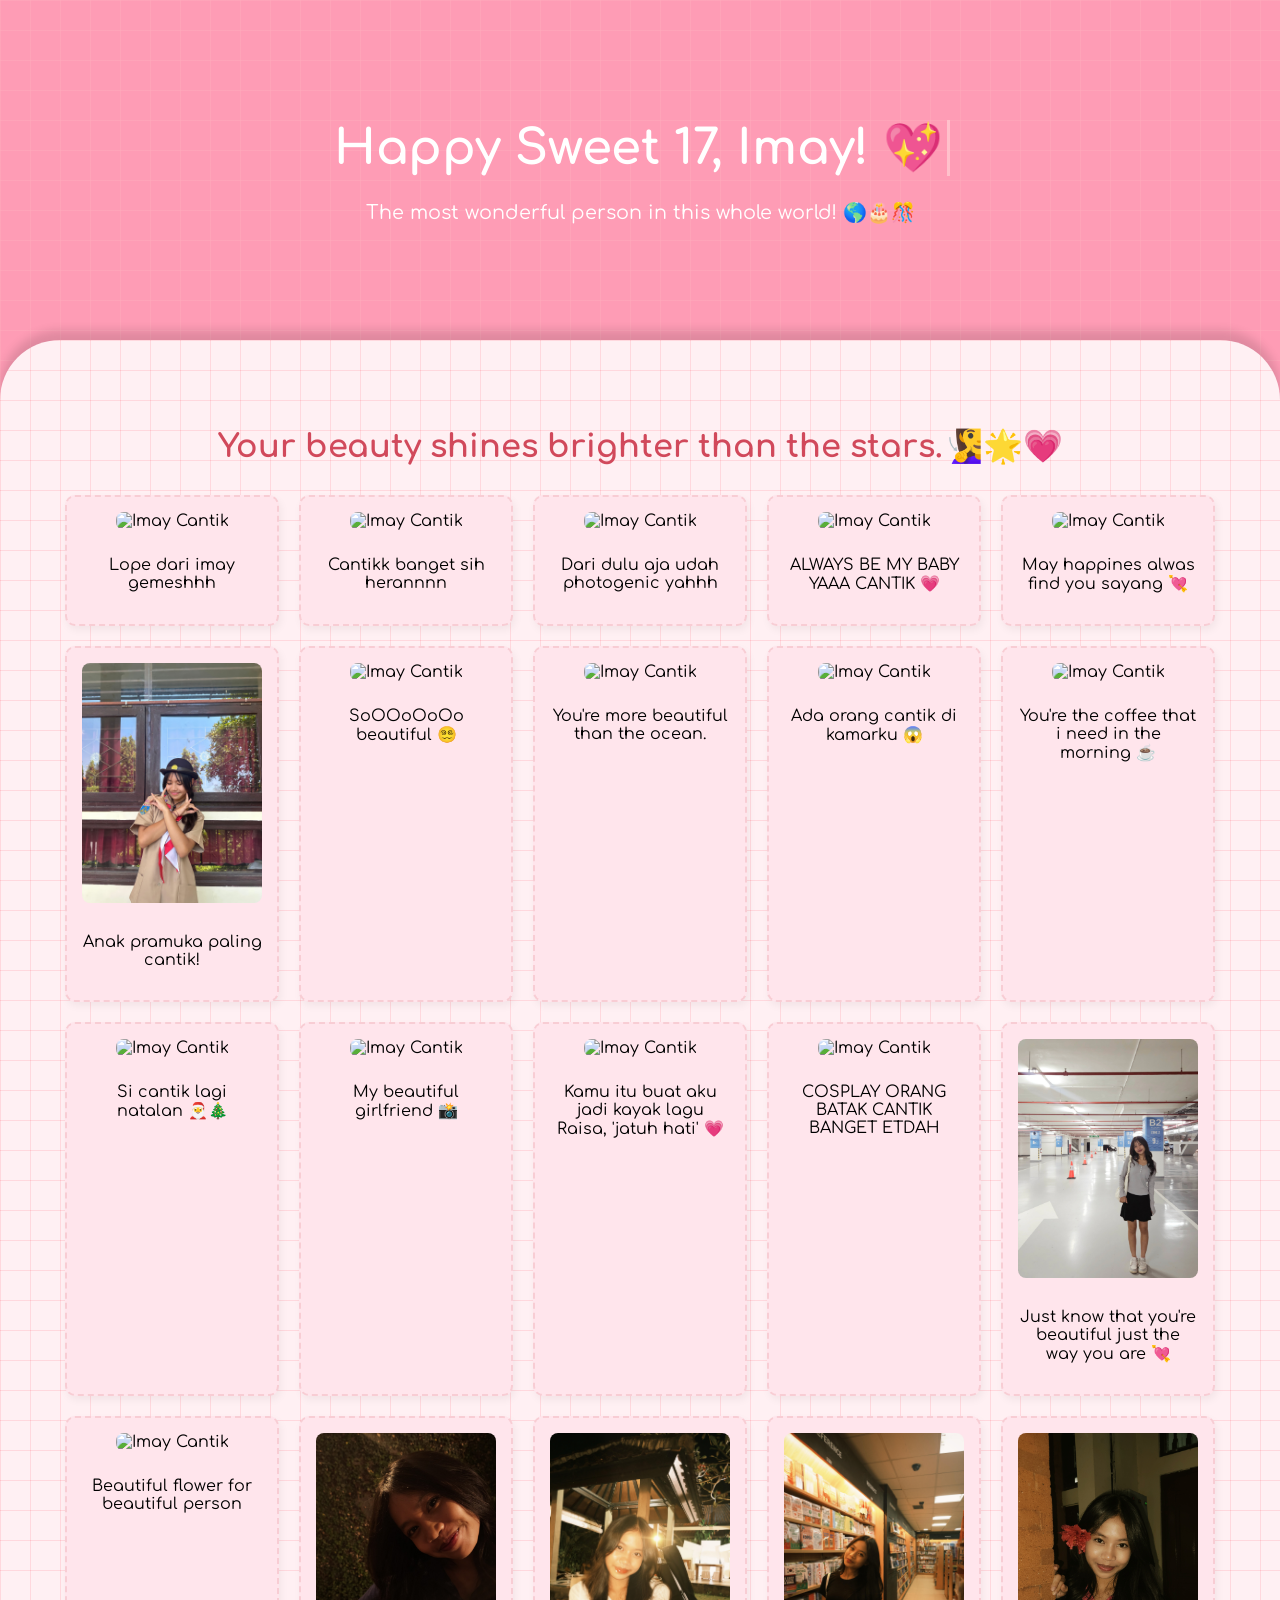
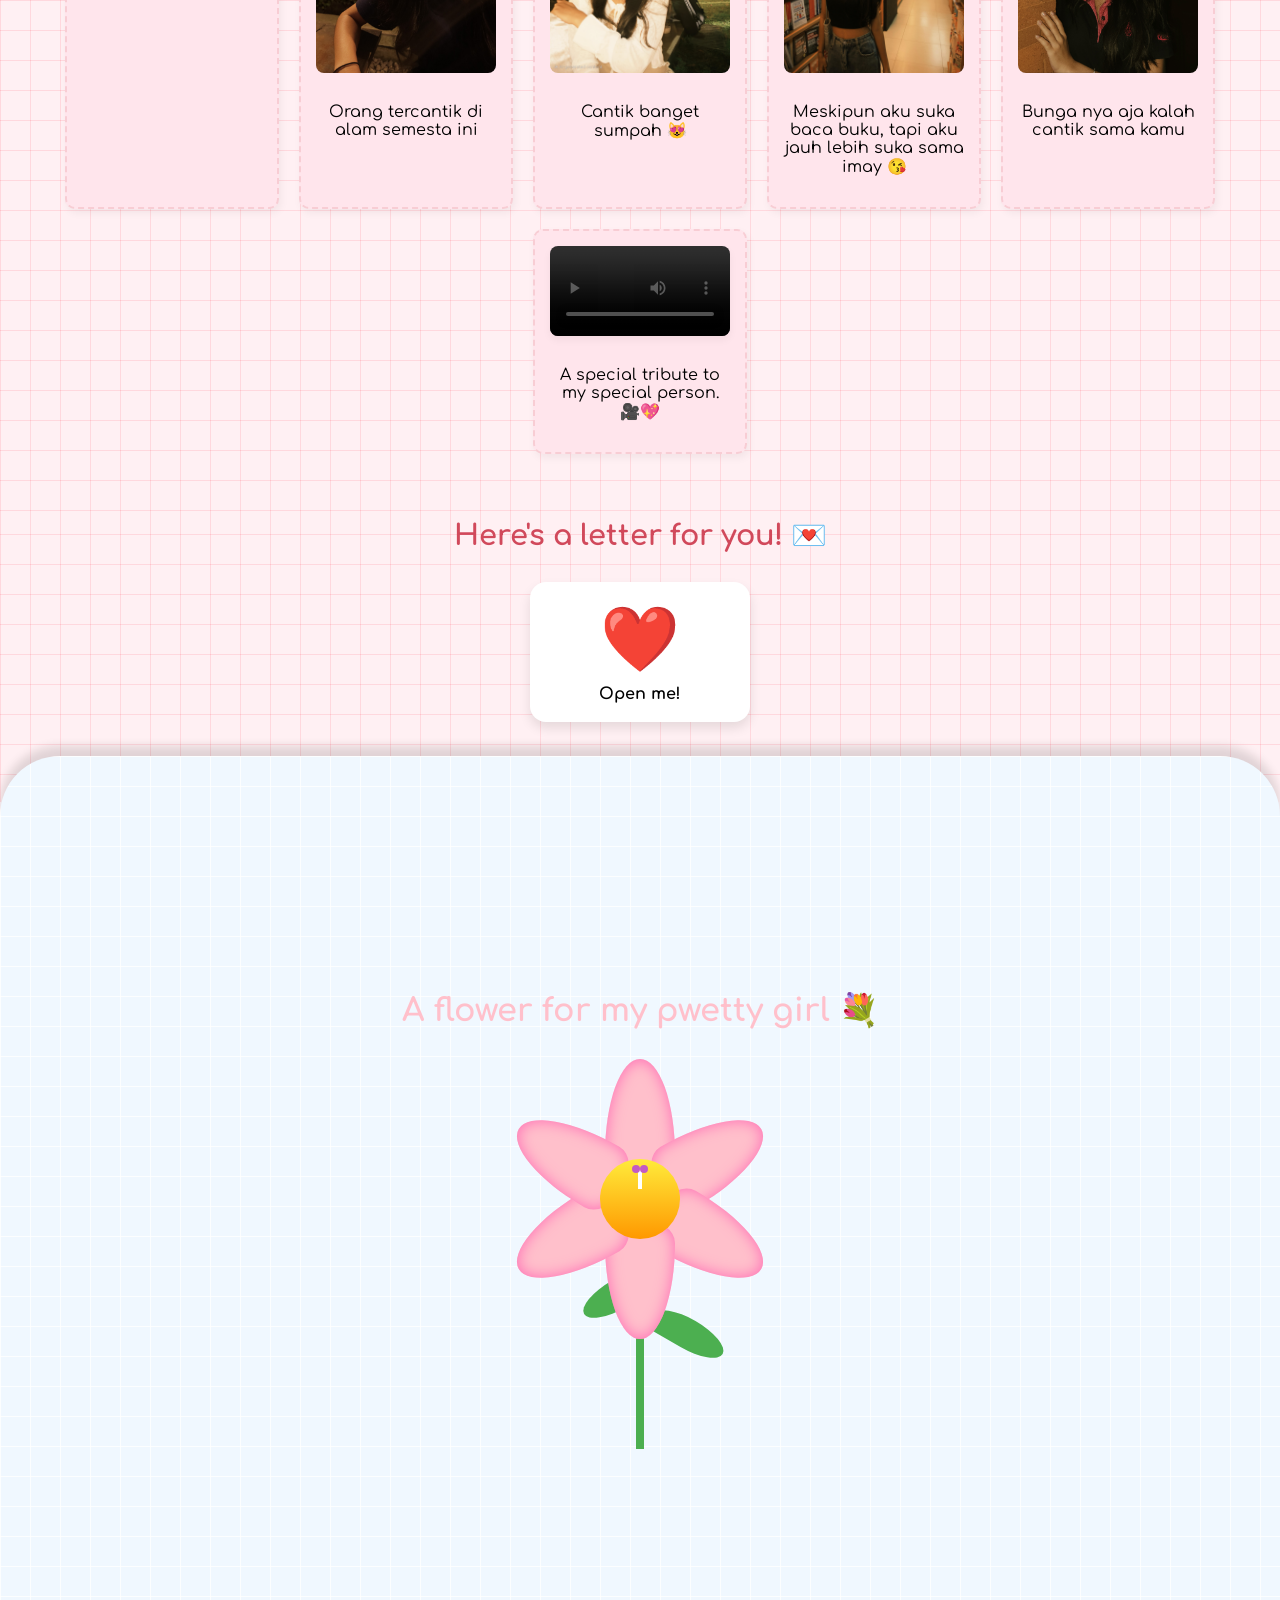
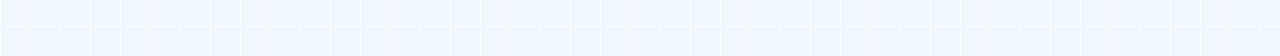
==== index.html @ 21ddae4d "Rename main.html to index.html" ====
<!DOCTYPE html>
<html lang="en">
  <head>
    <meta charset="UTF-8" />
    <meta name="viewport" content="width=device-width, initial-scale=1.0" />
    <title>Happy Birthday Love!</title>
    <link rel="icon" href="agenda_icon/teddy-bear.png" type="image/x-icon" />
    <link
      href="https://fonts.googleapis.com/css2?family=Poppins:wght@400;600&display=swap"
      rel="stylesheet"
    />
    <link rel="stylesheet" href="style.css" />
    <link rel="preconnect" href="https://fonts.googleapis.com" />
    <link rel="preconnect" href="https://fonts.gstatic.com" crossorigin />
    <link
      href="https://fonts.googleapis.com/css2?family=Comfortaa:wght@300..700&display=swap"
      rel="stylesheet"
    />
    <script src="https://cdn.rawgit.com/davidshimjs/qrcodejs/gh-pages/qrcode.min.js"></script>
    <script src="https://cdn.jsdelivr.net/npm/canvas-confetti@1.5.1/dist/confetti.browser.min.js"></script>
  </head>
  <body>
    <!-- Modal Pop-Up -->
    <div class="modal" id="scrapModal">
      <div class="modal-content">
        <span class="close-button">&times;</span>
        <img id="modalImage" src="" alt="Scrapbook Full" />
        <p id="modalText"></p>
      </div>
    </div>

    <!-- Confetti Canvas -->

    <!-- Section 1: Happy Birthday -->
    <section class="birthday-section">
      <h1 id="birthday-message" onclick="confetti()">
        Happy Sweet 17, Imay! 💖
      </h1>
      <p class="subtitle" onclick="confetti()">
        The most wonderful person in this whole world! 🌎🎂🎊
      </p>
    </section>

    <!-- Section 2: Scrapbook -->

    <section class="scrapbook">
      <h2>Your beauty shines brighter than the stars.🧏‍♀🌟💗</h2>
      <div class="scrapbook-grid">
        <div class="scrap-item">
          <img src="scrapbook_photo/imay bocil1.jpg" alt="Imay Cantik" />
          <p>Lope dari imay gemeshhh</p>
        </div>
        <div class="scrap-item">
          <img src="scrapbook_photo/imay bocil2.jpg" alt="Imay Cantik" />
          <p>Cantikk banget sih herannnn</p>
        </div>
        <div class="scrap-item">
          <img src="scrapbook_photo/imay bocil3.jpg" alt="Imay Cantik" />
          <p>Dari dulu aja udah photogenic yahhh</p>
        </div>
        <div class="scrap-item">
          <img src="scrapbook_photo/imay bocil4.jpg" alt="Imay Cantik" />
          <p>ALWAYS BE MY BABY YAAA CANTIK 💗</p>
        </div>
        <div class="scrap-item">
          <img src="scrapbook_photo/imay bocil5.jpg" alt="Imay Cantik" />
          <p>May happines alwas find you sayang 💘</p>
        </div>
        <div class="scrap-item">
          <img src="scrapbook_photo/pramuka.jpg" alt="Imay Cantik" />
          <p>Anak pramuka paling cantik!</p>
        </div>
        <div class="scrap-item">
          <img src="scrapbook_photo/living world.png" alt="Imay Cantik" />
          <p>SoOOoOoOo beautiful 😵‍💫</p>
        </div>
        <div class="scrap-item">
          <img src="scrapbook_photo/beach.png" alt="Imay Cantik" />
          <p>You're more beautiful than the ocean.</p>
        </div>
        <div class="scrap-item">
          <img src="scrapbook_photo/kamar.png" alt="Imay Cantik" />
          <p>Ada orang cantik di kamarku 😱</p>
        </div>
        <div class="scrap-item">
          <img src="scrapbook_photo/barista.png" alt="Imay Cantik" />
          <p>You're the coffee that i need in the morning ☕</p>
        </div>
        <div class="scrap-item">
          <img src="scrapbook_photo/natal.png" alt="Imay Cantik" />
          <p>Si cantik lagi natalan 🎅🎄</p>
        </div>
        <div class="scrap-item">
          <img src="scrapbook_photo/anniv.png" alt="Imay Cantik" />
          <p>My beautiful girlfriend 📸</p>
        </div>
        <div class="scrap-item">
          <img src="scrapbook_photo/fks.png" alt="Imay Cantik" />
          <p>Kamu itu buat aku jadi kayak lagu Raisa, 'jatuh hati' 💗</p>
        </div>
        <div class="scrap-item">
          <img src="scrapbook_photo/batak.png" alt="Imay Cantik" />
          <p>COSPLAY ORANG BATAK CANTIK BANGET ETDAH</p>
        </div>
        <div class="scrap-item">
          <img src="scrapbook_photo/parkiran.jpg" alt="Imay Cantik" />
          <p>Just know that you're beautiful just the way you are 💘</p>
        </div>
        <div class="scrap-item">
          <img src="scrapbook_photo/lily.jpg" alt="Imay Cantik" />
          <p>Beautiful flower for beautiful person</p>
        </div>
        <div class="scrap-item">
          <img src="scrapbook_photo/sakara.jpg" alt="Imay Cantik" />
          <p>Orang tercantik di alam semesta ini</p>
        </div>
        <div class="scrap-item">
          <img src="scrapbook_photo/dazz.jpg" alt="Imay Cantik" />
          <p>Cantik banget sumpah 😻</p>
        </div>
        <div class="scrap-item">
          <img src="scrapbook_photo/gramed.jpg" alt="Imay Cantik" />
          <p>
            Meskipun aku suka baca buku, tapi aku jauh lebih suka sama imay 😘
          </p>
        </div>
        <div class="scrap-item">
          <img src="scrapbook_photo/petikbunga.jpg" alt="Imay Cantik" />
          <p>Bunga nya aja kalah cantik sama kamu</p>
        </div>
        <div class="scrap-item">
          <video id="myVideo" controls width="100%">
            <source src="scrapbook_photo/video_imay.mp4" type="video/mp4" />
            Your browser does not support the video tag.
          </video>
          <p>A special tribute to my special person. 🎥💖</p>
        </div>
      </div>
    </section>
    <section class="letter-section">
      <h2 class="letterTitle">Here's a letter for you! 💌</h2>
      <div class="letter" onclick="openLetterModal()" onclick="confetti()">
        <span class="letter-text">❤️</span>
        <span class="letter-caption">Open me!</span>
      </div>
    </section>

    <!-- Modal Surat -->
    <div id="letterModal" class="modal">
      <div class="modal-content">
        <span class="close-button" onclick="closeLetterModal()">&times;</span>
        <h2>Dear Imay,</h2>
        <p class="letterParagraph">
          Selamat ulang tahun yaaa my lovely baby, i just want to thank you for
          being born in this world. 💌 Selalu ingat kalau kamu itu berharga yaaa
          sayang, baik bagi dirimu sendiri dan juga orang-orang kesayangan di
          sekitar dirimu. Semoga di umur yang ke 17 tahun ini kamu selalu diberi
          kebahagiaan, kesehatan, kemakmuran, dan apapun yang kamu jalanin di
          dunia ini bisa berhasil. 💘 Untuk ucapan lengkapnya kamu bisa klik aja
          di link di bawah ini ya hehe:
          <a
            href="https://drive.google.com/file/d/1X0qLQecECiA8kDMuqCLDcZOxM29e1suF/view?usp=sharing"
            target="_blank"
            >klik disini</a
          >
        </p>
        <p class="qrcodeText">
          Oh iya ini ada kado dari aku (lagu yang aku buat untuk kamu hehe) 💘:
        </p>
        <div id="qrCodeContainer" style="margin-top: 20px"></div>
        <p class="qrcodeText">Scan me!</p>
        <a
          href="https://drive.google.com/drive/folders/1U6vxtnuZKYmrz1lg1qrbAC9iD0Aw4tfw?usp=sharing"
          target="_blank"
          class="qrcodeText"
        >
          Or you can click this text.
        </a>
      </div>
    </div>
    <!-- Section 3: Agenda Undangan -->
    <section class="flower-section">
      <h1 id="birthday-message" onclick="confetti()">
        A flower for my pwetty girl 💐
      </h1>
      <div class="flower-container">
        <div class="stem"></div>
        <div class="leaf"></div>
        <div class="flower">
          <div class="petal petal-1"></div>
          <div class="petal petal-2"></div>
          <div class="petal petal-3"></div>
          <div class="petal petal-4"></div>
          <div class="petal petal-5"></div>
          <div class="petal petal-6"></div>
          <div class="center"></div>
          <div class="pistil"></div>
        </div>
      </div>
    </section>
    <!-- <section class="agenda-section">
      <h2 class="section-title">Our Birthday Date Agenda 📅</h2>
      <p>I invite you to your 17 birth-date party!</p>
      <div class="agenda-card">
        <img src="agenda_icon/car.png" alt="Icon 1" />
        <div class="agenda-content">
          <h3>Jemput Imay 🚗</h3>
          <p>Time: 11.00 AM</p>
          <p>Place: Rumah Imay</p>
        </div>
      </div>
      <div class="agenda-card">
        <img src="agenda_icon/lunch.png" alt="Icon 1" />
        <div class="agenda-content">
          <h3>Lunch 🍝</h3>
          <p>Time: 12.00 PM</p>
          <p>Place: Sushi Go Living World</p>
        </div>
      </div>
      <div class="agenda-card">
        <img src="agenda_icon/photo-booth.png" alt="Icon 1" />
        <div class="agenda-content">
          <h3>Photobooth 📸</h3>
          <p>Time: 13.00 PM</p>
          <p>Place: Photoism Living World</p>
        </div>
      </div>
      <div class="agenda-card">
        <img src="agenda_icon/couple.png" alt="Icon 1" />
        <div class="agenda-content">
          <h3>Walking around 🧑🏻‍🤝‍👩🏻</h3>
          <p>Time: 13.30 PM</p>
          <p>Place: Living World</p>
        </div>
      </div>
      <div class="agenda-card">
        <img src="agenda_icon/lobster.png" alt="Icon 1" />
        <div class="agenda-content">
          <h3>Dinner 🍔</h3>
          <p>Time: 18.00 PM</p>
          <p>Place: Goemerot Renon</p>
        </div>
      </div>


    </section> -->

    <audio id="bgMusic" autoplay loop>
      <source
        src="song/Nadin Amizah - Semua Aku Dirayakan (Official Lyric Video).mp3"
        type="audio/mpeg"
      />
      Your browser does not support the audio element.
    </audio>

    <script src="script.js"></script>
  </body>
</html>
---- style.css ----
body {
  margin: 0;
  padding: 0;
  font-family: "Comfortaa", sans-serif;
  background-color: #fff5f8;
}

html,
body {
  scroll-behavior: smooth;
  /* scroll-snap-type: y mandatory; */
  height: 100%;
}

section {
  /* scroll-snap-align: start; */
}

canvas#confetti-canvas,
canvas#birthday-confetti {
  position: absolute;
  top: 0;
  left: 0;
  width: 100vw;
  height: 100vh;
  pointer-events: none;
  z-index: 20;
}

.birthday-section {
  background: #fe9cb5;
  background-image: linear-gradient(
      to right,
      rgba(255, 182, 193, 0.3) 1px,
      transparent 1px
    ),
    linear-gradient(to bottom, rgba(255, 182, 193, 0.3) 1px, transparent 1px);
  background-size: 30px 30px;
  text-align: center;
  height: 280px;
  padding: 80px 20px 40px;
  position: relative;
  overflow: hidden;
  z-index: 1;
}

.birthday-section h1 {
  font-size: 3rem;
  color: white;
  margin-bottom: 2px;
  font-weight: 700;
  display: inline-block;
  overflow: hidden;
  white-space: nowrap;
  border-right: 3px solid pink;
  width: 0;
  animation: typing 4s steps(30) 1s forwards, blink 0.75s step-end infinite;
}

@media (max-width: 600px) {
  #birthday-message {
    font-size: clamp(1.2rem, 7vw, 2.5rem);
  }
}

@keyframes typing {
  0% {
    width: 0;
  }
  100% {
    width: 22ch;
  }
}

@keyframes blink {
  50% {
    border-color: transparent;
  }
  100% {
    border-color: pink;
  }
}

.birthday-section .subtitle {
  font-size: 1.2rem;
  color: white;
}

.scrapbook {
  background-color: #fff0f3;
  background-image: linear-gradient(
      to right,
      rgba(255, 0, 38, 0.1) 1px,
      transparent 1px
    ),
    linear-gradient(to bottom, rgba(255, 0, 38, 0.1) 1px, transparent 1px);
  background-size: 30px 30px;
  padding: 60px 20px;
  text-align: center;
  position: relative;
  box-shadow: 0px -10px 10px rgb(0 0 0 / 12%);
  border-top-left-radius: 60px;
  border-top-right-radius: 60px;
  margin-top: -60px;
  z-index: 2;
}

.scrapbook h2 {
  font-size: 2rem;
  color: #d1495b;
  margin-bottom: 30px;
}

.scrapbook-grid {
  display: flex;
  flex-wrap: wrap;
  justify-content: center;
  gap: 20px;
}

.scrap-item {
  background-color: #ffe5ec;
  border: 2px dashed #f8cdd4;
  padding: 15px;
  width: 180px;
  border-radius: 10px;
  box-shadow: 2px 4px 8px rgba(0, 0, 0, 0.05);
}

.scrap-item video {
  border-radius: 8px;
  margin-bottom: 10px;
  box-shadow: 0 4px 8px rgba(0, 0, 0, 0.05);
}
.scrap-item img {
  width: 100%;
  border-radius: 8px;
  margin-bottom: 10px;
}

.agenda-section {
  background-color: #fe9cb5;
  background-image: linear-gradient(
      to right,
      rgba(255, 182, 193, 0.3) 1px,
      transparent 1px
    ),
    linear-gradient(to bottom, rgba(255, 182, 193, 0.3) 1px, transparent 1px);
  background-size: 30px 30px;
  padding: 60px 20px;
  text-align: center;
  box-shadow: 0px -10px 10px rgb(0 0 0 / 12%);
  border-top-left-radius: 60px;
  border-top-right-radius: 60px;
  margin-top: -20px;
  position: relative;
  z-index: 3;
}

.agenda-section h2 {
  font-size: 2rem;
  color: #b03060;
  margin-bottom: 40px;
}

.agenda-section p {
  color: white;
  margin-top: -8px;
}

h2.section-title {
  background-color: #fff0f3;
  display: inline-block;
  padding: 16px 20px;
  border-radius: 28px;
  color: #d1495b;
  font-size: 1.8rem;
  margin-bottom: 20px;
  box-shadow: 0 4px 8px rgba(0, 0, 0, 0.05);
  border: 2px solid #f8b5c5;
}

.agenda-card {
  background-color: #fff0f3;
  border-radius: 12px;
  display: flex;
  align-items: center;
  gap: 20px;
  padding: 20px;
  margin: 10px auto;
  max-width: 600px;
  box-shadow: 0 6px 16px rgba(0, 0, 0, 0.08);
  transition: transform 0.3s ease;
}

.agenda-card:hover {
  transform: scale(1.03);
}

.agenda-card img {
  width: 50px;
  height: 50px;
  padding: 10px;
  border-radius: 12px;
  background-color: #ffe5ec;
  border: 2px solid #f8cdd4;
}

.agenda-content h3 {
  color: #d1495b;
  font-size: 1.2rem;
  margin: 0;
  text-align: left;
}

.agenda-content p {
  margin: 0;
  padding: 0;
  text-align: left;
  color: #555;
}

.modal {
  display: none;
  position: fixed;
  z-index: 999;
  left: 0;
  top: 0;
  width: 100%;
  height: 100%;
  overflow: auto;
  background-color: rgba(0, 0, 0, 0.5);
  animation: fadeIn 0.3s ease-in-out;
}

.modal-content {
  background-color: #fff0f3;
  margin: 10% auto;
  padding: 20px;
  border-radius: 12px;
  width: 80%;
  max-width: 400px;
  text-align: center;
  box-shadow: 0 4px 12px rgba(0, 0, 0, 0.2);
  position: relative;
}

.modal-content img {
  width: 100%;
  border-radius: 8px;
  margin-bottom: 10px;
}

.modal-content p {
  color: #b03060;
  font-size: 1rem;
}

.modal-content a {
  color: #b03060;
  font-size: 1rem;
}

.modal-content h2 {
  color: #d1495b;
  margin-bottom: 10px;
}

.close-button {
  color: #aaa;
  font-size: 28px;
  font-weight: bold;
  position: absolute;
  right: 16px;
  top: 8px;
  cursor: pointer;
}

.close-button:hover {
  color: #555;
}

@keyframes fadeIn {
  from {
    opacity: 0;
  }
  to {
    opacity: 1;
  }
}

.letter-section {
  margin-top: -100px;
  background-color: #fff0f3;
  background-image: linear-gradient(
      to right,
      rgba(255, 0, 38, 0.1) 1px,
      transparent 1px
    ),
    linear-gradient(to bottom, rgba(255, 0, 38, 0.1) 1px, transparent 1px);
  background-size: 30px 30px;
  padding: 80px 20px;
  text-align: center;
  position: relative;
}

.letterTitle {
  font-size: 1.8rem;
  color: #d1495b;
  margin-bottom: 30px;
}
.letter {
  background-color: white;
  width: 220px;
  height: 140px;
  margin: 0 auto;
  border-radius: 16px;
  box-shadow: 0 6px 12px rgba(0, 0, 0, 0.1);
  cursor: pointer;
  transition: transform 0.3s ease;
  display: flex;
  flex-direction: column;
  align-items: center;
  justify-content: center;
  overflow: hidden;
}

.letter:hover {
  transform: scale(1.05);
}

.letter-text {
  color: white;
  font-weight: bold;
  font-size: 4rem;
  font-family: "Comfortaa", sans-serif;
  animation: pulse 1.5s infinite;
}

@keyframes pulse {
  0% {
    transform: scale(1);
  }
  50% {
    transform: scale(1.15);
  }
  100% {
    transform: scale(1);
  }
}

.letter-caption {
  margin-top: 8px;
  font-size: 1rem;
  color: black;
  font-weight: bold;
  animation: fadeInUp 1s ease-in-out infinite alternate;
}

@keyframes fadeInUp {
  from {
    opacity: 0.4;
    transform: translateY(6px);
  }
  to {
    opacity: 1;
    transform: translateY(0);
  }
}

.letterParagraph {
  text-align: left;
}

/* flower css */
.flower-section {
  display: flex;
  flex-direction: column;
  justify-content: center;
  align-items: center;
  height: 100vh;
  background-color: #f0f8ff;
  background-image: linear-gradient(
      to right,
      rgba(255, 255, 255, 0.79) 1px,
      transparent 1px
    ),
    linear-gradient(to bottom, rgba(255, 255, 255, 0.79) 1px, transparent 1px);
  background-size: 30px 30px;
  margin: 0;
  box-shadow: 0px -10px 10px rgb(0 0 0 / 12%);
  border-top-left-radius: 60px;
  border-top-right-radius: 60px;
  margin-top: -46px;
  position: relative;
  z-index: 3;
}

.flower-container {
  position: relative;
  width: 300px;
  height: 400px;
}

.stem {
  position: absolute;
  width: 8px;
  height: 200px;
  background-color: #4caf50;
  bottom: 0;
  left: 50%;
  transform: translateX(-50%);
}

.leaf {
  position: absolute;
  width: 80px;
  height: 30px;
  background-color: #4caf50;
  box-shadow: inset 0 0 15px rgba (0, 55, 17, 1px);
  bottom: 100px;
  left: calc(50% + 8px);
  border-radius: 50% 50% 50% 0;
  transform: rotate(30deg);
}

.leaf:before {
  content: "";
  position: absolute;
  width: 80px;
  height: 30px;
  background-color: #4caf50;
  box-shadow: inset 0 0 15px rgba (0, 55, 17, 1px);
  bottom: 0;
  left: -80px;
  border-radius: 50% 50% 0 50%;
  transform: rotate(-60deg);
}

.flower {
  position: absolute;
  bottom: 190px;
  left: 50%;
  transform: translateX(-50%);
  width: 160px;
  height: 160px;
}

.center {
  position: absolute;
  width: 80px;
  height: 80px;
  background: linear-gradient(#ffeb3b, #ff9800);
  border-radius: 50%;
  z-index: 2;
  left: 80px;
  top: 100px;
  transform: translate(-50%, -50%);
}

.pistil {
  position: absolute;
  width: 4px;
  height: 20px;
  background-color: #fff;
  z-index: 3;
  left: 80px;
  top: 70px;
  transform: translateX(-50%);
}

.pistil:before,
.pistil:after {
  content: "";
  position: absolute;
  width: 8px;
  height: 8px;
  background-color: #c35ac3;
  border-radius: 50%;
  top: -4px;
}

.pistil:before {
  left: -6px;
}

.pistil:after {
  left: 2px;
}

.petal {
  position: absolute;
  width: 70px;
  height: 120px;
  background-color: #ffc0cb;
  border-radius: 50% 50% 50% 50% / 80% 80% 20% 20%;
  z-index: 1;
  transform-origin: center bottom;
  box-shadow: inset 0 0 15px #ff69b4;
  left: 50%;
  top: 50%;
  margin-left: -35px;
  margin-top: -100px;
}

.petal-1 {
  transform: rotate(0deg) translateY(-20px);
}

.petal-2 {
  transform: rotate(60deg) translateY(-20px);
}

.petal-3 {
  transform: rotate(120deg) translateY(-20px);
}

.petal-4 {
  transform: rotate(180deg) translateY(-20px);
}

.petal-5 {
  transform: rotate(240deg) translateY(-20px);
}

.petal-6 {
  transform: rotate(300deg) translateY(-20px);
}

.label {
  position: absolute;
  bottom: 20px;
  width: 100%;
  text-align: center;
  font-family: Arial, sans-serif;
  color: #555;
  font-size: 18px;
}

@keyframes sway {
  0%,
  100% {
    transform: translateX(-50%) rotate(0deg);
  }
  25% {
    transform: translateX(-50%) rotate(3deg);
  }
  75% {
    transform: translateX(-50%) rotate(-3deg);
  }
}

.flower {
  animation: sway 10s infinite ease-in-out;
}

.flower-section h1 {
  text-align: center;
  font-size: 2rem;
  color: #ffc0cb;
  margin-bottom: 20px;
}

.scroll-icon {
  bottom: 0;
  left: 0;
  font-size: 24px;
  opacity: 0;
  animation: floatUp 3s ease-out forwards;
  z-index: 9999; /* pastikan paling atas */
  pointer-events: none;
}

@keyframes floatUp {
  0% {
    transform: translateY(0);
    opacity: 1;
  }
  100% {
    transform: translateY(-150px);
    opacity: 0;
  }
}
.stopmotion {
  width: 300px;
  height: 300px;
  margin: 50px auto;
  background-color: #fff0f5;
  border: 2px solid #ff99cc;
  border-radius: 20px;
  overflow: hidden;
  cursor: pointer;
  box-shadow: 0 10px 20px rgba(0, 0, 0, 0.1);
}

.stopmotion img {
  width: 100%;
  height: 100%;
  object-fit: cover;
  transition: opacity 0.2s ease;
}

.love-particle {
  position: fixed;
  bottom: 0;
  font-size: 24px;
  pointer-events: none;
  animation: floatUp 2s ease-out forwards;
  opacity: 0.8;
  z-index: 9999;
}

@keyframes floatUp {
  0% {
    transform: translateY(0) scale(1);
    opacity: 1;
  }
  100% {
    transform: translateY(-200px) scale(1.5);
    opacity: 0;
  }
}
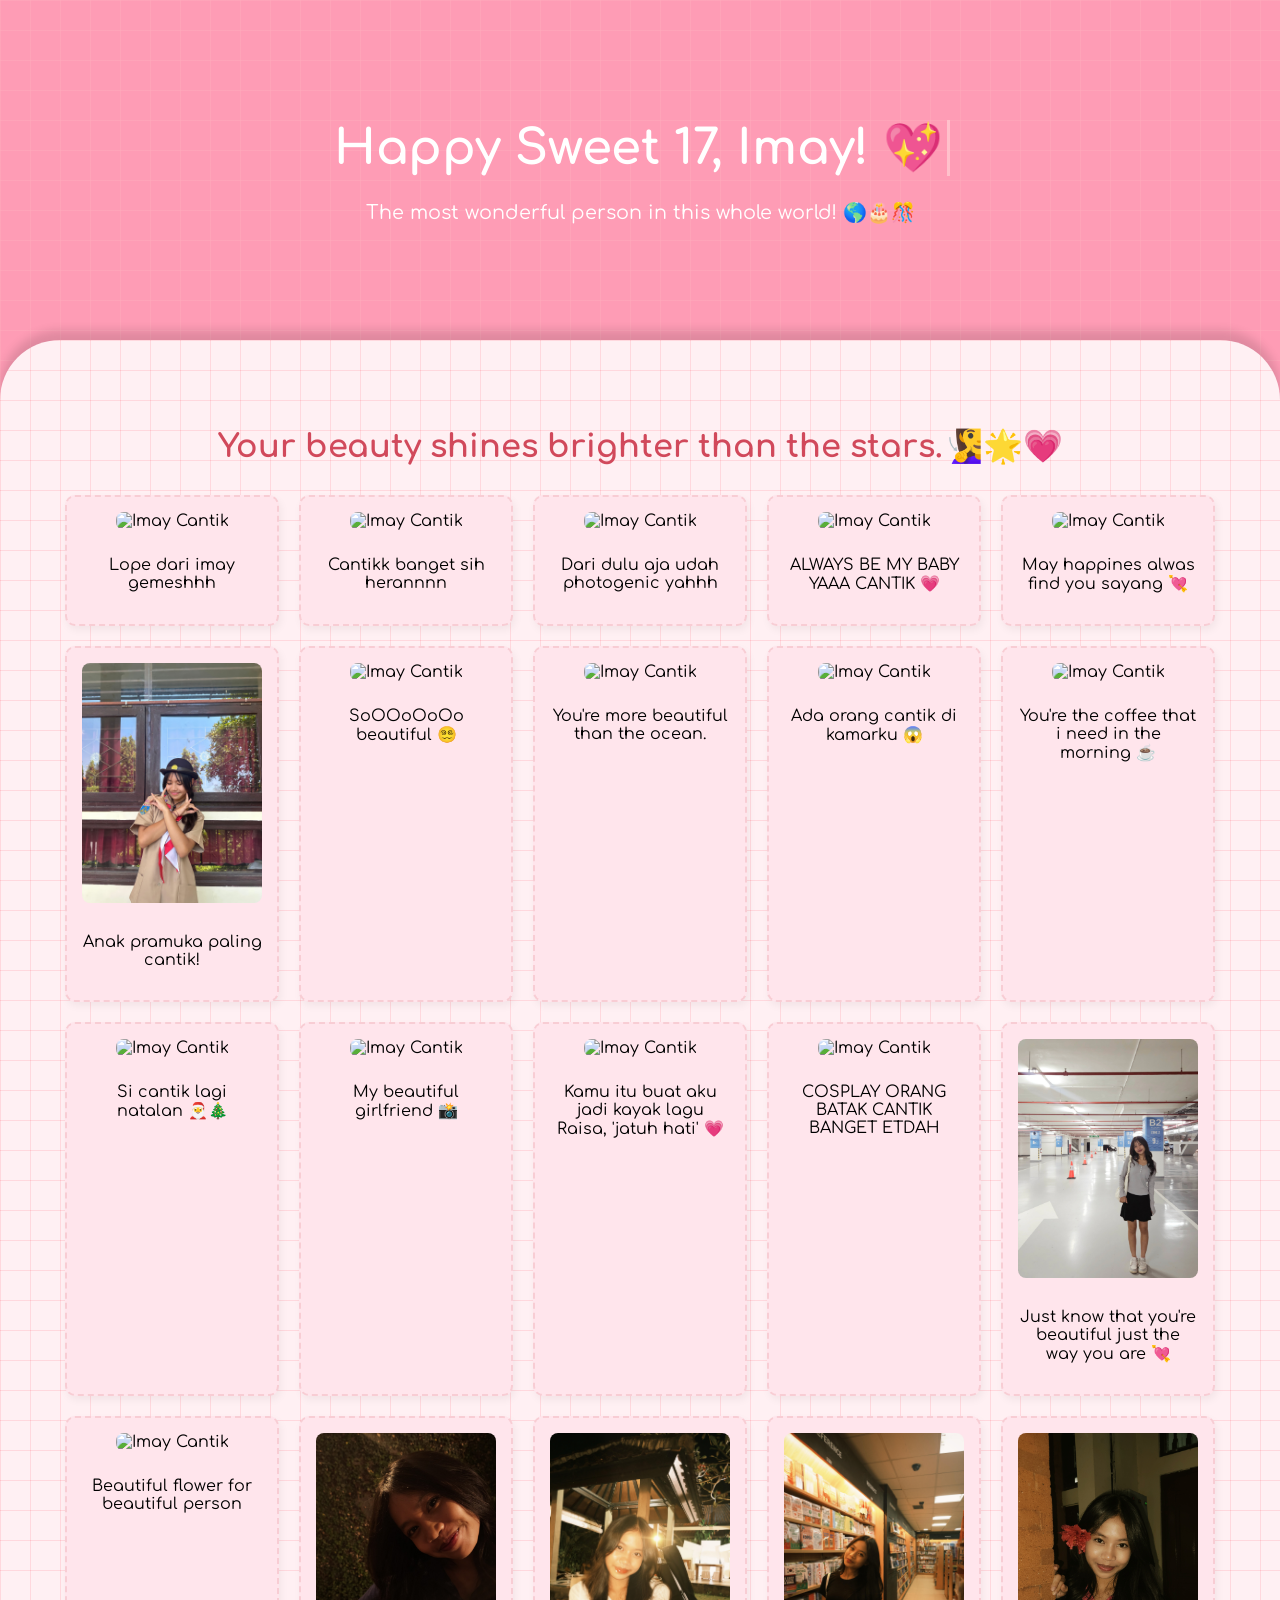
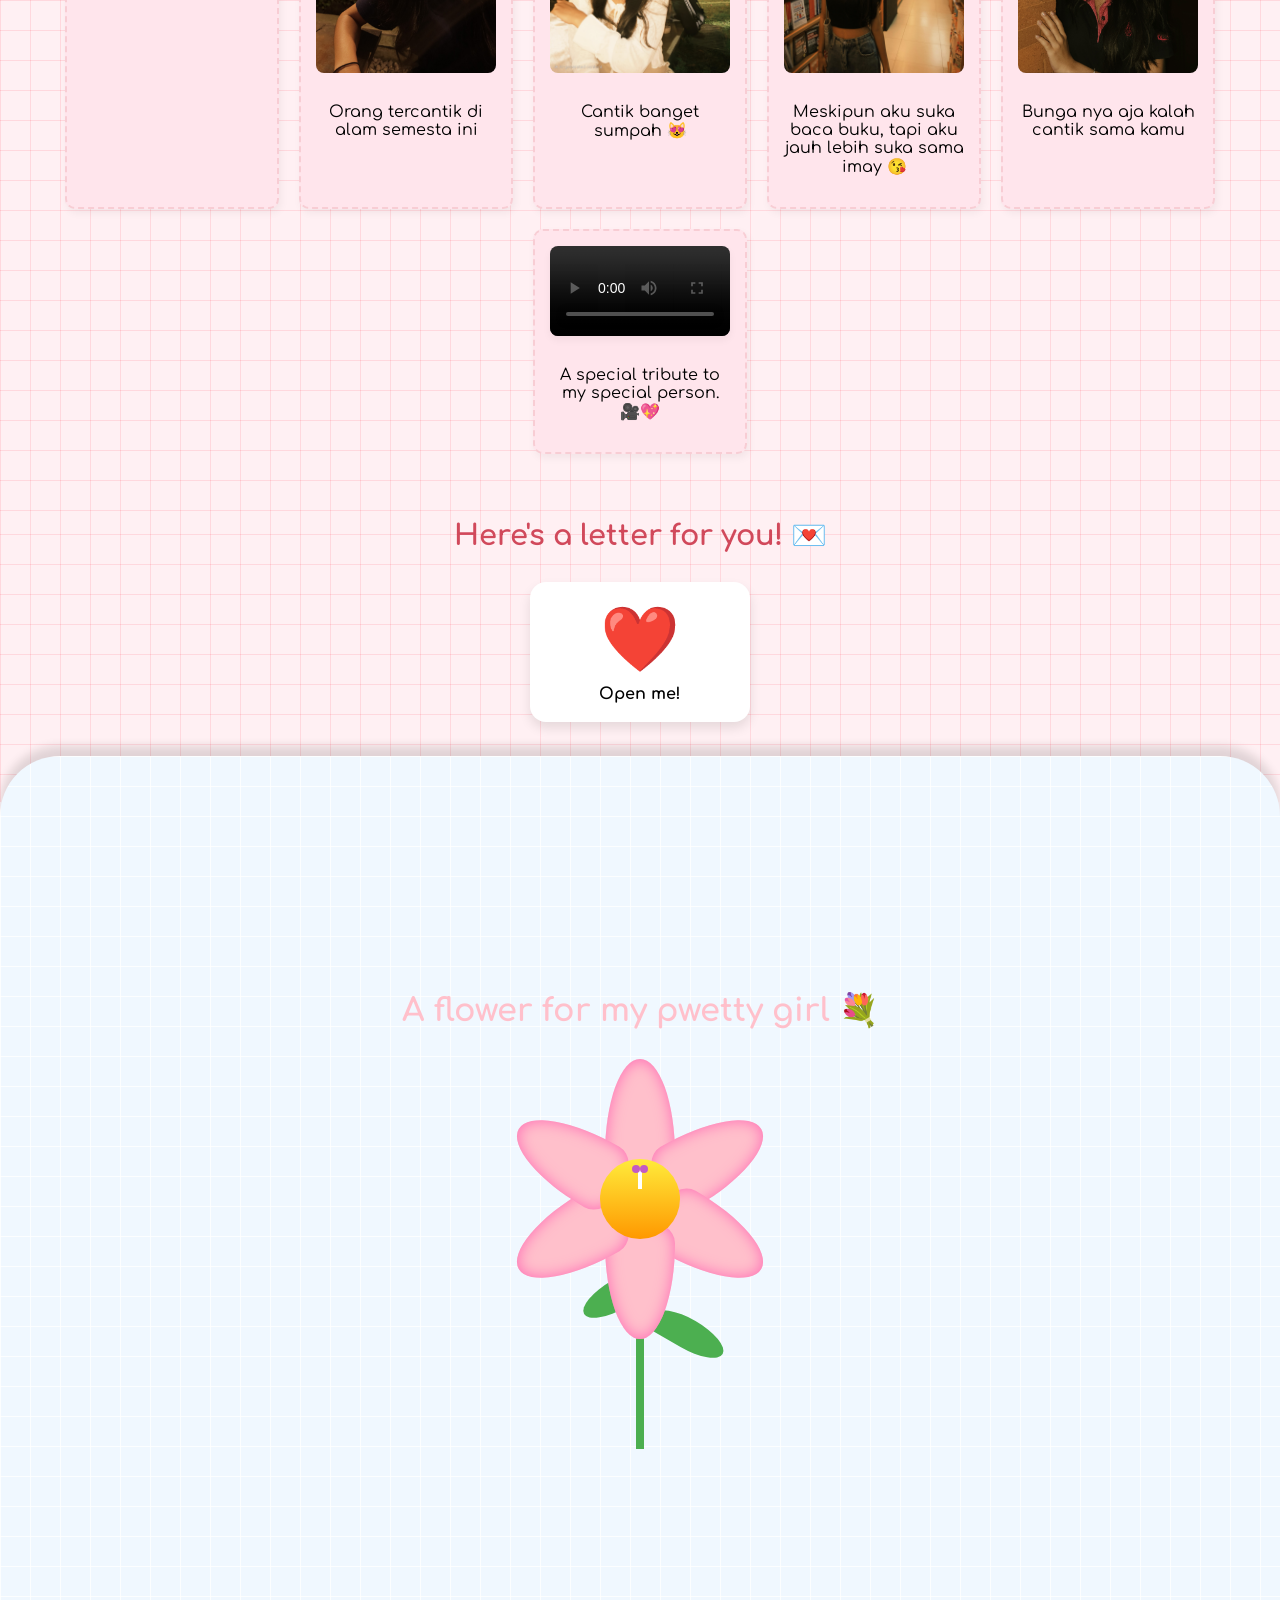
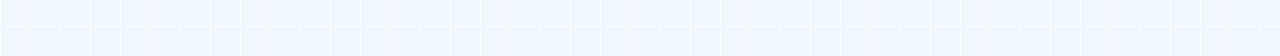
==== commit 7696d61f: "revisi cleaning" ====
--- a/index.html
+++ b/index.html
@@ -4,7 +4,7 @@
     <meta charset="UTF-8" />
     <meta name="viewport" content="width=device-width, initial-scale=1.0" />
     <title>Happy Birthday Love!</title>
-    <link rel="icon" href="agenda_icon/teddy-bear.png" type="image/x-icon" />
+    <link rel="icon" href="icon/teddy-bear.png" type="image/x-icon" />
     <link
       href="https://fonts.googleapis.com/css2?family=Poppins:wght@400;600&display=swap"
       rel="stylesheet"
@@ -198,52 +198,6 @@
         </div>
       </div>
     </section>
-    <!-- <section class="agenda-section">
-      <h2 class="section-title">Our Birthday Date Agenda 📅</h2>
-      <p>I invite you to your 17 birth-date party!</p>
-      <div class="agenda-card">
-        <img src="agenda_icon/car.png" alt="Icon 1" />
-        <div class="agenda-content">
-          <h3>Jemput Imay 🚗</h3>
-          <p>Time: 11.00 AM</p>
-          <p>Place: Rumah Imay</p>
-        </div>
-      </div>
-      <div class="agenda-card">
-        <img src="agenda_icon/lunch.png" alt="Icon 1" />
-        <div class="agenda-content">
-          <h3>Lunch 🍝</h3>
-          <p>Time: 12.00 PM</p>
-          <p>Place: Sushi Go Living World</p>
-        </div>
-      </div>
-      <div class="agenda-card">
-        <img src="agenda_icon/photo-booth.png" alt="Icon 1" />
-        <div class="agenda-content">
-          <h3>Photobooth 📸</h3>
-          <p>Time: 13.00 PM</p>
-          <p>Place: Photoism Living World</p>
-        </div>
-      </div>
-      <div class="agenda-card">
-        <img src="agenda_icon/couple.png" alt="Icon 1" />
-        <div class="agenda-content">
-          <h3>Walking around 🧑🏻‍🤝‍👩🏻</h3>
-          <p>Time: 13.30 PM</p>
-          <p>Place: Living World</p>
-        </div>
-      </div>
-      <div class="agenda-card">
-        <img src="agenda_icon/lobster.png" alt="Icon 1" />
-        <div class="agenda-content">
-          <h3>Dinner 🍔</h3>
-          <p>Time: 18.00 PM</p>
-          <p>Place: Goemerot Renon</p>
-        </div>
-      </div>
-
-
-    </section> -->
 
     <audio id="bgMusic" autoplay loop>
       <source
--- a/style.css
+++ b/style.css
@@ -138,36 +138,6 @@
   margin-bottom: 10px;
 }
 
-.agenda-section {
-  background-color: #fe9cb5;
-  background-image: linear-gradient(
-      to right,
-      rgba(255, 182, 193, 0.3) 1px,
-      transparent 1px
-    ),
-    linear-gradient(to bottom, rgba(255, 182, 193, 0.3) 1px, transparent 1px);
-  background-size: 30px 30px;
-  padding: 60px 20px;
-  text-align: center;
-  box-shadow: 0px -10px 10px rgb(0 0 0 / 12%);
-  border-top-left-radius: 60px;
-  border-top-right-radius: 60px;
-  margin-top: -20px;
-  position: relative;
-  z-index: 3;
-}
-
-.agenda-section h2 {
-  font-size: 2rem;
-  color: #b03060;
-  margin-bottom: 40px;
-}
-
-.agenda-section p {
-  color: white;
-  margin-top: -8px;
-}
-
 h2.section-title {
   background-color: #fff0f3;
   display: inline-block;
@@ -178,46 +148,6 @@
   margin-bottom: 20px;
   box-shadow: 0 4px 8px rgba(0, 0, 0, 0.05);
   border: 2px solid #f8b5c5;
-}
-
-.agenda-card {
-  background-color: #fff0f3;
-  border-radius: 12px;
-  display: flex;
-  align-items: center;
-  gap: 20px;
-  padding: 20px;
-  margin: 10px auto;
-  max-width: 600px;
-  box-shadow: 0 6px 16px rgba(0, 0, 0, 0.08);
-  transition: transform 0.3s ease;
-}
-
-.agenda-card:hover {
-  transform: scale(1.03);
-}
-
-.agenda-card img {
-  width: 50px;
-  height: 50px;
-  padding: 10px;
-  border-radius: 12px;
-  background-color: #ffe5ec;
-  border: 2px solid #f8cdd4;
-}
-
-.agenda-content h3 {
-  color: #d1495b;
-  font-size: 1.2rem;
-  margin: 0;
-  text-align: left;
-}
-
-.agenda-content p {
-  margin: 0;
-  padding: 0;
-  text-align: left;
-  color: #555;
 }
 
 .modal {
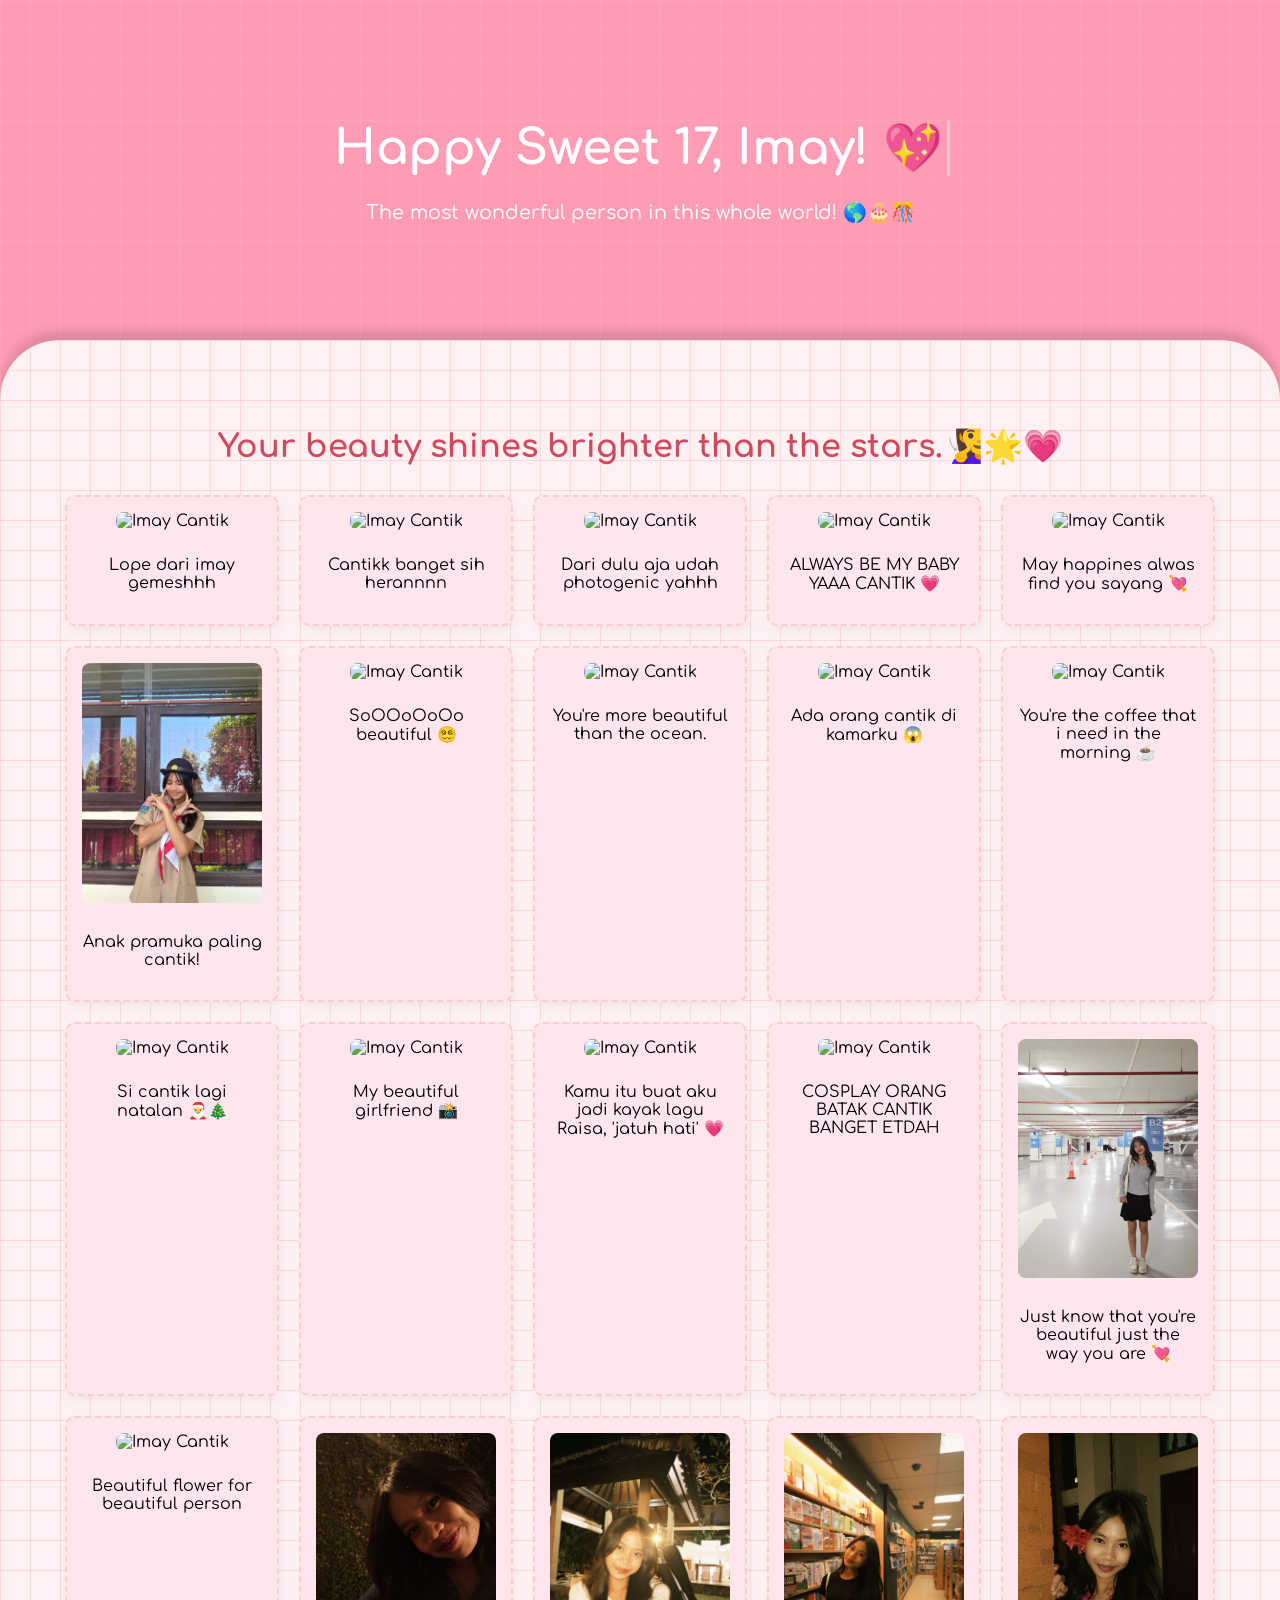
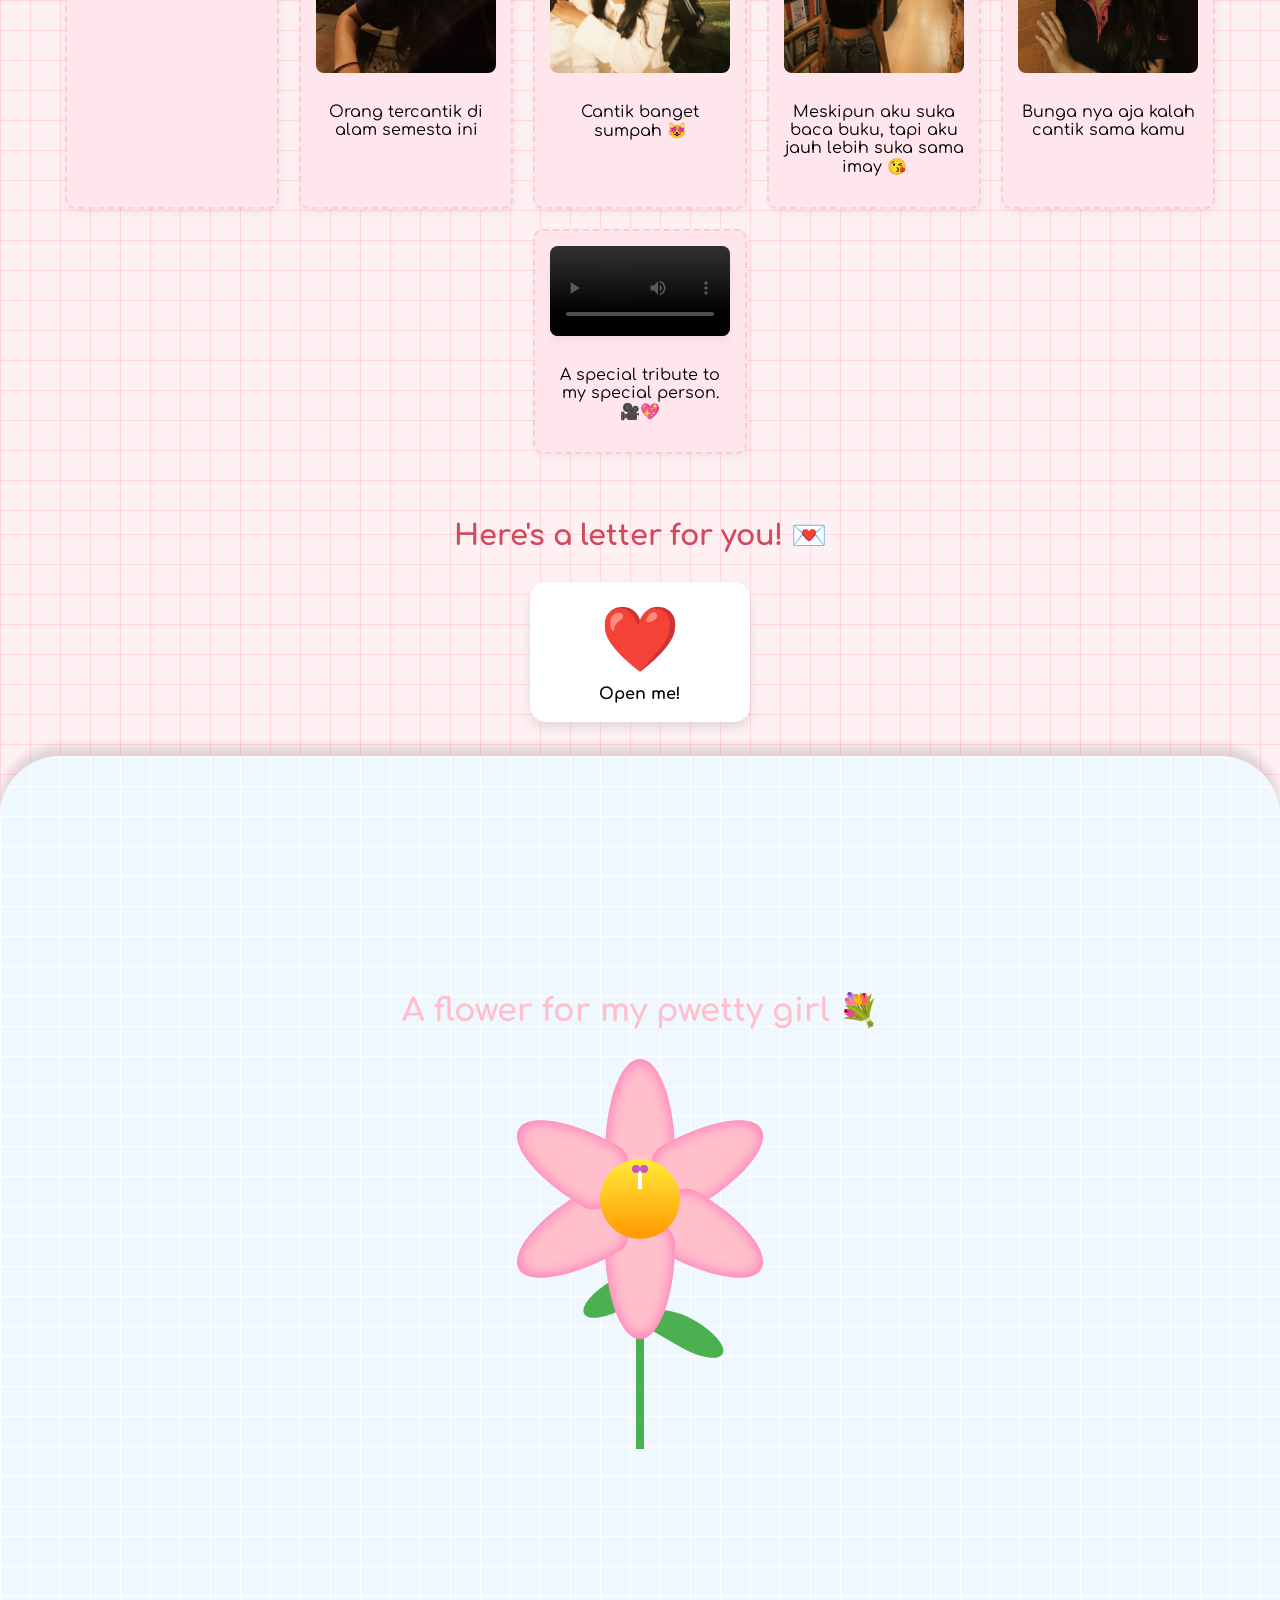
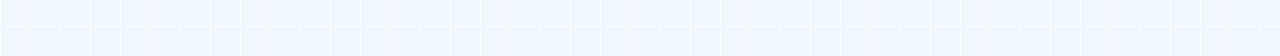
==== commit e2d10e41: "revisi media" ====
--- a/index.html
+++ b/index.html
@@ -201,7 +201,7 @@
 
     <audio id="bgMusic" autoplay loop>
       <source
-        src="song/Nadin Amizah - Semua Aku Dirayakan (Official Lyric Video).mp3"
+        src="song/cNadin-Amizah-Semua-Aku-Dirayakan.mp3"
         type="audio/mpeg"
       />
       Your browser does not support the audio element.
